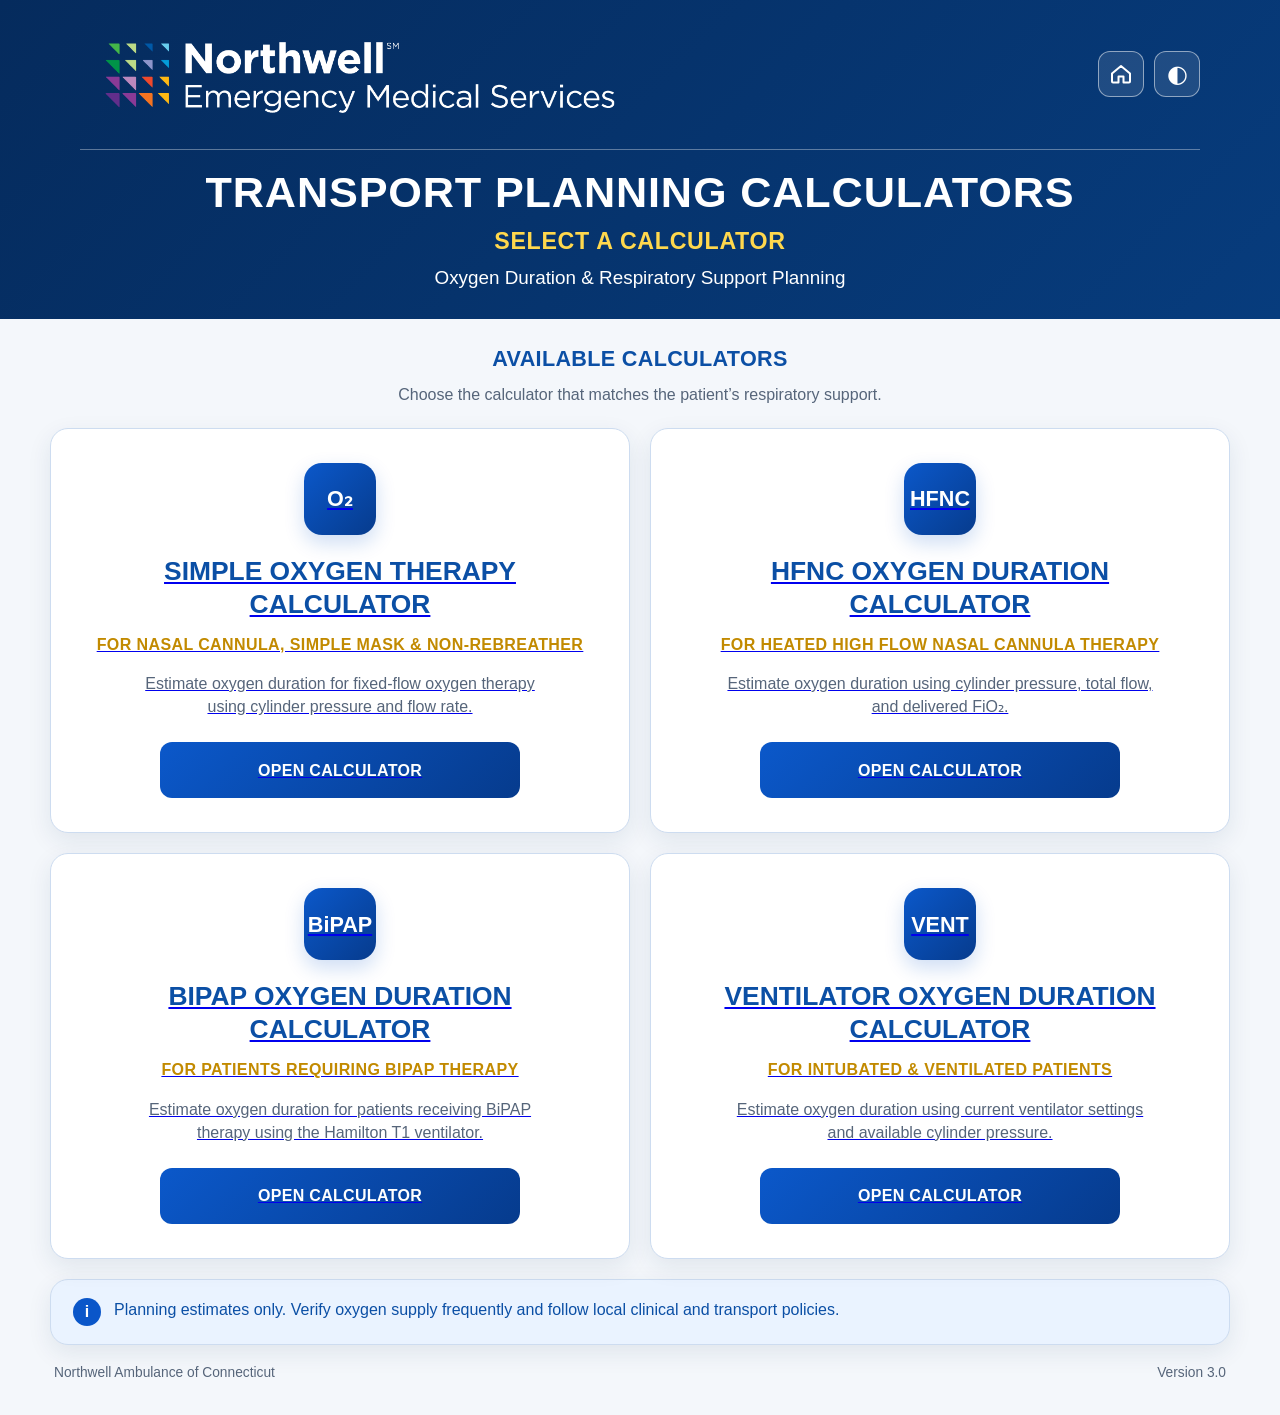
==== calculators.html @ 04313d5e "Update Landing Page" ====
<!doctype html>
<html lang="en">
<head>
  <meta charset="utf-8">
  <meta name="viewport" content="width=device-width, initial-scale=1, viewport-fit=cover">
  <meta name="theme-color" content="#062f63">
  <meta name="description" content="Transport-planning calculators for Northwell Ambulance of Connecticut.">
  <title>Transport Planning Calculators</title>
  <link rel="manifest" href="manifest.webmanifest">
  <link rel="icon" href="assets/icons/icon-192.png">
  <link rel="apple-touch-icon" href="assets/icons/icon-192.png">
  <link rel="stylesheet" href="styles.css?v=3.0">
</head>
<body>
  <header class="app-header resource-header">
    <div class="brand-wrap">
      <img class="brand-logo" src="assets/images/northwell-ems-logo-white.png" alt="Northwell Emergency Medical Services">
      <a class="icon-button home-link" href="index.html" aria-label="Return to home" title="Return to home">
        <svg viewBox="0 0 24 24" aria-hidden="true"><path d="M3 11.5 12 4l9 7.5v8a1 1 0 0 1-1 1h-5.5v-6h-5v6H4a1 1 0 0 1-1-1z" fill="none" stroke="currentColor" stroke-width="2" stroke-linejoin="round"/></svg>
      </a>
      <button id="themeToggle" class="icon-button" type="button" aria-label="Switch to dark mode" title="Toggle dark mode"><span class="theme-icon" aria-hidden="true">◐</span></button>
    </div>
    <div class="title-rule"></div>
    <h1>Transport Planning Calculators</h1>
    <p class="patient-type">Select a Calculator</p>
    <p class="subtitle">Oxygen Duration &amp; Respiratory Support Planning</p>
  </header>

  <main class="app-shell">
    <section class="intro" aria-labelledby="tools-heading">
      <h2 id="tools-heading">Available Calculators</h2>
      <p>Choose the calculator that matches the patient’s respiratory support.</p>
    </section>

    <section class="tools-grid" aria-label="Available calculators">
      <a class="tool-card" href="https://simple-oxygen-therapy-calculator.openemsresources.workers.dev" aria-label="Open Simple Oxygen Therapy Calculator">
        <div class="tool-icon" aria-hidden="true">O₂</div><div class="tool-content"><h2>Simple Oxygen Therapy Calculator</h2><p class="tool-subtitle">For Nasal Cannula, Simple Mask &amp; Non-Rebreather</p><p class="tool-description">Estimate oxygen duration for fixed-flow oxygen therapy using cylinder pressure and flow rate.</p><span class="launch-button">Open Calculator</span></div>
      </a>
      <a class="tool-card" href="https://hfnc-duration.openemsresources.workers.dev" aria-label="Open HFNC Oxygen Duration Calculator">
        <div class="tool-icon" aria-hidden="true">HFNC</div><div class="tool-content"><h2>HFNC Oxygen Duration Calculator</h2><p class="tool-subtitle">For Heated High Flow Nasal Cannula Therapy</p><p class="tool-description">Estimate oxygen duration using cylinder pressure, total flow, and delivered FiO₂.</p><span class="launch-button">Open Calculator</span></div>
      </a>
      <a class="tool-card no-icon" href="https://bipap-oxygen-calculator.openemsresources.workers.dev" aria-label="Open BiPAP Oxygen Duration Calculator">
        <div class="tool-icon" aria-hidden="true">BiPAP</div><div class="tool-content"><h2>BiPAP Oxygen Duration Calculator</h2><p class="tool-subtitle">For Patients Requiring BiPAP Therapy</p><p class="tool-description">Estimate oxygen duration for patients receiving BiPAP therapy using the Hamilton T1 ventilator.</p><span class="launch-button">Open Calculator</span></div>
      </a>
      <a class="tool-card" href="https://ventilator-oxygen-duration-calculator.openemsresources.workers.dev" aria-label="Open Ventilator Oxygen Duration Calculator">
        <div class="tool-icon" aria-hidden="true">VENT</div><div class="tool-content"><h2>Ventilator Oxygen Duration Calculator</h2><p class="tool-subtitle">For Intubated &amp; Ventilated Patients</p><p class="tool-description">Estimate oxygen duration using current ventilator settings and available cylinder pressure.</p><span class="launch-button">Open Calculator</span></div>
      </a>
    </section>

    <aside class="disclaimer"><span class="info-symbol" aria-hidden="true">i</span><p>Planning estimates only. Verify oxygen supply frequently and follow local clinical and transport policies.</p></aside>
    <footer><span>Northwell Ambulance of Connecticut</span><span>Version 3.0</span></footer>
  </main>
  <noscript><div class="noscript">JavaScript must be enabled to use the theme control.</div></noscript>
  <script src="app.js?v=3.0" defer></script>
</body>
</html>
---- styles.css ----
:root {
  color-scheme: light;
  --navy: #062f63;
  --navy-2: #0b4fa5;
  --blue: #0a56c9;
  --blue-soft: #eaf3ff;
  --page: #f4f7fb;
  --surface: #ffffff;
  --surface-2: #f8fbff;
  --text: #10233f;
  --muted: #56657a;
  --border: #cddcf0;
  --shadow: 0 8px 24px rgba(19, 52, 89, 0.09);
  --focus: #4f8ef7;
}

html[data-theme="dark"] {
  color-scheme: dark;
  --page: #081522;
  --surface: #102235;
  --surface-2: #142a40;
  --text: #edf5ff;
  --muted: #b8c7d9;
  --border: #31506f;
  --shadow: none;
  --blue-soft: #132f50;
}

* { box-sizing: border-box; }
html { -webkit-text-size-adjust: 100%; }
body {
  margin: 0;
  min-width: 320px;
  background: var(--page);
  color: var(--text);
  font-family: Inter, ui-sans-serif, -apple-system, BlinkMacSystemFont, "Segoe UI", Roboto, Helvetica, Arial, sans-serif;
  line-height: 1.45;
}
button, a { font: inherit; }

.app-header {
  background: linear-gradient(135deg, #052b5d 0%, #073c7d 100%);
  color: white;
  padding: max(18px, env(safe-area-inset-top)) clamp(18px, 4vw, 44px) 28px;
  text-align: center;
}
.brand-wrap {
  max-width: 1120px;
  margin: 0 auto;
  display: flex;
  align-items: center;
  gap: 14px;
  text-align: left;
  width: 100%;
}

.brand-wrap .icon-button {
  margin-left: auto;
  flex: 0 0 auto;
}

.brand-logo {
  display: block;
  width: clamp(290px, 48vw, 560px);
  max-width: calc(100% - 60px);
  height: auto;
  object-fit: contain;
  flex: 0 1 auto;
}
.brand-mark {
  display: grid;
  grid-template-columns: repeat(4, 10px);
  grid-template-rows: repeat(3, 10px);
  gap: 3px;
  flex: 0 0 auto;
}
.brand-mark span { clip-path: polygon(0 0, 100% 0, 100% 100%); }
.brand-mark span:nth-child(4n+1) { background:#73c044; }
.brand-mark span:nth-child(4n+2) { background:#61c5d7; }
.brand-mark span:nth-child(4n+3) { background:#8c6bb1; }
.brand-mark span:nth-child(4n+4) { background:#f59b32; }
.brand-text { flex: 1; }
.brand-main { font-size: clamp(1.55rem, 4vw, 2.35rem); font-weight: 750; line-height: 1; }
.brand-sub { margin-top: 5px; font-size: clamp(1rem, 2.4vw, 1.45rem); line-height: 1.15; }
.icon-button {
  width: 46px;
  height: 46px;
  border: 1px solid rgba(255,255,255,.5);
  border-radius: 12px;
  background: rgba(255,255,255,.1);
  color: white;
  cursor: pointer;
}
.icon-button:hover { background: rgba(255,255,255,.18); }
.theme-icon { font-size: 1.5rem; }
.title-rule {
  max-width: 1120px;
  margin: 18px auto;
  height: 1px;
  background: rgba(255,255,255,.35);
}
.app-header h1 {
  margin: 0;
  font-size: clamp(1.65rem, 4vw, 2.7rem);
  line-height: 1.15;
  text-transform: uppercase;
  letter-spacing: .02em;
}
.patient-type {
  margin: 8px 0 0;
  color: #ffd84d;
  font-size: clamp(1rem, 2.6vw, 1.45rem);
  font-weight: 800;
  text-transform: uppercase;
  letter-spacing: .03em;
}
.subtitle {
  margin: 5px 0 0;
  color: white;
  font-size: clamp(.95rem, 2.3vw, 1.18rem);
}

.app-shell {
  width: min(1180px, calc(100% - 28px));
  margin: 24px auto 32px;
}
.intro {
  text-align: center;
  margin: 4px auto 22px;
}
.intro h2 {
  margin: 0;
  color: var(--navy-2);
  text-transform: uppercase;
  letter-spacing: .015em;
  font-size: 1.35rem;
}
html[data-theme="dark"] .intro h2 { color: #7fb4ff; }
.intro p { margin: 8px 0 0; color: var(--muted); }

.tools-grid {
  display: grid;
  grid-template-columns: repeat(2, minmax(0, 1fr));
  gap: 20px;
}
.tool-card {
  display: flex;
  flex-direction: column;
  min-width: 0;
  min-height: 370px;
  background: var(--surface);
  border: 1px solid var(--border);
  border-radius: 18px;
  box-shadow: var(--shadow);
  padding: clamp(22px, 4vw, 34px);
  text-align: center;
}
.tool-card:hover { transform: translateY(-3px); border-color: var(--focus); box-shadow: 0 14px 32px rgba(19, 52, 89, 0.16); }
.tool-card:focus-visible { outline: 4px solid rgba(79,142,247,.4); outline-offset: 4px; }
.tool-icon {
  font-size: 1rem;
  line-height: 1.1;
  width: 72px;
  height: 72px;
  margin: 0 auto 20px;
  display: grid;
  place-items: center;
  border-radius: 18px;
  background: linear-gradient(135deg, #0b58ca, #063b8d);
  color: white;
  font-size: 1.35rem;
  font-weight: 900;
  box-shadow: 0 8px 20px rgba(10,86,201,.2);
}

.tool-content { display: flex; flex: 1; flex-direction: column; }
.tool-card h2 {
  margin: 0;
  color: var(--navy-2);
  font-size: clamp(1.25rem, 2.7vw, 1.65rem);
  line-height: 1.25;
  text-transform: uppercase;
}
html[data-theme="dark"] .tool-card h2 { color: #8ebeff; }
.tool-subtitle {
  margin: 12px 0 0;
  color: #c28a00;
  font-weight: 850;
  text-transform: uppercase;
  letter-spacing: .025em;
}
.tool-description {
  margin: 16px auto 24px;
  max-width: 430px;
  color: var(--muted);
}
.launch-button {
  display: inline-flex;
  align-items: center;
  justify-content: center;
  width: min(100%, 360px);
  min-height: 56px;
  margin: auto auto 0;
  border-radius: 12px;
  background: linear-gradient(135deg, #0b58ca, #063b8d);
  color: white;
  padding: 13px 22px;
  font-weight: 850;
  text-transform: uppercase;
  letter-spacing: .02em;
  transition: filter .15s ease, transform .15s ease;
}
.launch-button:hover { filter: brightness(1.08); transform: translateY(-1px); }
.launch-button:focus-visible, .icon-button:focus-visible { outline: 4px solid rgba(79,142,247,.4); outline-offset: 3px; }

.disclaimer {
  display: flex;
  align-items: flex-start;
  gap: 13px;
  margin-top: 20px;
  padding: 18px 22px;
  border: 1px solid var(--border);
  border-radius: 18px;
  background: var(--blue-soft);
  color: var(--navy-2);
  box-shadow: var(--shadow);
}
html[data-theme="dark"] .disclaimer { color: #bcd9ff; }
.disclaimer p { margin: 0; }
.info-symbol {
  width: 28px;
  height: 28px;
  flex: 0 0 auto;
  display: grid;
  place-items: center;
  border-radius: 50%;
  color: white;
  background: var(--blue);
  font-weight: 900;
}
footer {
  display: flex;
  justify-content: space-between;
  gap: 12px;
  padding: 18px 4px 0;
  color: var(--muted);
  font-size: .86rem;
}
.noscript { margin: 20px; padding: 16px; background: #fde8e7; color: #c5221f; }

@media (max-width: 760px) {
  .tools-grid { grid-template-columns: 1fr; }
  .tool-card { min-height: 330px; }
}
@media (max-width: 660px) {
  .app-shell { width: min(100% - 18px, 1180px); margin-top: 16px; }
  .brand-mark { grid-template-columns: repeat(4, 8px); grid-template-rows: repeat(3, 8px); }
  .icon-button { width: 42px; height: 42px; }
  footer { flex-direction: column; text-align: center; }
}
@media (prefers-reduced-motion: reduce) {
  *, *::before, *::after { scroll-behavior: auto !important; transition: none !important; }
}


/* Version 1.2: third calculator tile */
.tool-icon-placeholder {
  width: 72px;
  height: 72px;
  margin: 0 auto 20px;
}



/* Version 2.0: Clinical Reference Center */
.resource-feature {
  display: flex;
  justify-content: center;
  margin: 28px auto 0;
}
.resource-feature-card {
  width: min(760px, 100%);
  display: flex;
  align-items: center;
  gap: clamp(20px, 4vw, 36px);
  padding: clamp(24px, 4vw, 38px);
  border-radius: 20px;
  background: linear-gradient(135deg, #052b5d 0%, #0b58ca 100%);
  color: white;
  box-shadow: 0 12px 30px rgba(6,47,99,.2);
  text-align: left;
}
.resource-feature-card:hover { transform: translateY(-3px); filter: brightness(1.04); }
.resource-feature-card:focus-visible { outline: 4px solid rgba(79,142,247,.45); outline-offset: 4px; }
.resource-feature-icon { width: 96px; height: 96px; flex: 0 0 auto; display: grid; place-items: center; }
.resource-feature-icon svg { width: 100%; height: 100%; }
.resource-feature-content { flex: 1; }
.resource-feature-content h2 { margin: 0; font-size: clamp(1.5rem, 3vw, 2rem); text-transform: uppercase; }
.resource-feature-content p { margin: 10px 0 20px; color: rgba(255,255,255,.9); font-weight: 650; }
.resource-feature-card .launch-button { margin: 0; background: rgba(255,255,255,.16); border: 1px solid rgba(255,255,255,.45); }
.home-link { display: grid; place-items: center; text-decoration: none; }
.home-link svg { width: 24px; height: 24px; }
.resource-header .brand-wrap { gap: 10px; }
.resources-shell { max-width: 1120px; }
.library-summary {
  display: grid;
  grid-template-columns: 1fr minmax(260px, 360px);
  align-items: end;
  gap: 24px;
  margin-bottom: 26px;
  padding: 22px 24px;
  border: 1px solid var(--border);
  border-radius: 18px;
  background: var(--surface);
  box-shadow: var(--shadow);
}
.library-summary h2 { margin: 0; color: var(--navy-2); text-transform: uppercase; }
html[data-theme="dark"] .library-summary h2 { color: #8ebeff; }
.library-summary p { margin: 8px 0 0; color: var(--muted); }
.search-control span { display: block; margin-bottom: 7px; font-weight: 800; color: var(--text); }
.search-control input { width: 100%; min-height: 48px; padding: 10px 13px; border: 1px solid var(--border); border-radius: 12px; background: var(--surface-2); color: var(--text); font: inherit; }
.search-control input:focus { outline: 4px solid rgba(79,142,247,.25); border-color: var(--focus); }
.resource-category { margin: 26px 0 0; }
.category-heading { display: flex; align-items: center; gap: 15px; margin-bottom: 14px; }
.category-heading h2 { margin: 0; color: var(--navy-2); font-size: 1.35rem; text-transform: uppercase; }
html[data-theme="dark"] .category-heading h2 { color: #8ebeff; }
.category-heading p { margin: 4px 0 0; color: var(--muted); }
.category-icon {
  min-width: 62px; height: 52px; padding: 0 9px; display: grid; place-items: center;
  border-radius: 13px; background: linear-gradient(135deg,#0b58ca,#063b8d); color: white;
  font-size: .8rem; font-weight: 900; letter-spacing: .02em;
}
.resource-grid { display: grid; grid-template-columns: repeat(2,minmax(0,1fr)); gap: 18px; }
.resource-grid.single-resource { grid-template-columns: minmax(0, 1fr); }
.resource-grid.single-resource .resource-card { max-width: 760px; }
.resource-card {
  display: flex; flex-direction: column; padding: 24px; border: 1px solid var(--border); border-radius: 18px;
  background: var(--surface); box-shadow: var(--shadow);
}
.resource-card h3 { margin: 0; color: var(--navy-2); font-size: 1.2rem; line-height: 1.3; }
html[data-theme="dark"] .resource-card h3 { color: #8ebeff; }
.resource-card p { margin: 12px 0 22px; color: var(--muted); }
.resource-actions { display: grid; grid-template-columns: 1fr 1fr; gap: 12px; margin-top: auto; }
.resource-button { min-height: 48px; display: inline-flex; align-items: center; justify-content: center; padding: 11px 16px; border-radius: 11px; font-weight: 850; text-align: center; }
.resource-button.guide { background: var(--blue-soft); color: var(--navy-2); border: 1px solid var(--border); }
html[data-theme="dark"] .resource-button.guide { color: #cde1ff; }
.resource-button.video { background: linear-gradient(135deg,#0b58ca,#063b8d); color: white; }
.resource-button:hover { filter: brightness(1.06); transform: translateY(-1px); }
.no-results { padding: 22px; text-align: center; border: 1px solid var(--border); border-radius: 16px; background: var(--surface); color: var(--muted); }
[hidden] { display: none !important; }
@media (max-width: 760px) {
  .resource-feature-card { flex-direction: column; text-align: center; }
  .resource-feature-card .launch-button { margin: 0 auto; }
  .resource-feature-icon { width: 78px; height: 78px; }
  .library-summary { grid-template-columns: 1fr; align-items: stretch; }
  .resource-grid { grid-template-columns: 1fr; }
}
@media (max-width: 520px) {
  .resource-actions { grid-template-columns: 1fr; }
  .category-heading { align-items: flex-start; }
}

/* Version 2.1: standardized category badges and resource equipment images */
.category-heading {
  padding-bottom: 10px;
  border-bottom: 3px solid var(--navy-2);
}
.category-icon {
  width: 132px;
  min-width: 132px;
  height: 64px;
  padding: 7px 10px;
  display: flex;
  flex-direction: column;
  align-items: center;
  justify-content: center;
  text-align: center;
  line-height: 1.03;
  font-size: .72rem;
  text-transform: uppercase;
}
.category-icon span { display: block; }
.resource-card-body {
  display: grid;
  grid-template-columns: 118px minmax(0, 1fr);
  gap: 18px;
  align-items: center;
  margin-bottom: 18px;
}
.resource-copy { min-width: 0; }
.resource-copy p { margin-bottom: 0; }
.resource-image {
  width: 118px;
  height: 104px;
  object-fit: contain;
  object-position: center;
  display: block;
}
.invasive-category .category-icon {
  background: linear-gradient(135deg, #dc2626, #991b1b);
}
.invasive-category .category-heading {
  border-bottom-color: #c5221f;
}
.invasive-category .category-heading h2 {
  color: #c5221f;
}
html[data-theme="dark"] .invasive-category .category-heading h2 {
  color: #ff7a73;
}
@media (max-width: 620px) {
  .category-icon { width: 112px; min-width: 112px; height: 60px; font-size: .64rem; }
  .resource-card-body { grid-template-columns: 92px minmax(0, 1fr); gap: 14px; }
  .resource-image { width: 92px; height: 86px; }
}
@media (max-width: 430px) {
  .resource-card-body { grid-template-columns: 1fr; text-align: center; }
  .resource-image { width: 130px; height: 100px; margin: 0 auto; }
}

/* Version 2.3: category color identity and terminology updates */
.niv-category .category-icon {
  background: linear-gradient(135deg, #0f9b8e, #087f75);
}
.niv-category .category-heading {
  border-bottom-color: #0f8f83;
}
.niv-category .category-heading h2 {
  color: #0f8f83;
}
html[data-theme="dark"] .niv-category .category-heading h2 {
  color: #5eead4;
}
.hfnc-category .category-icon {
  background: linear-gradient(135deg, #7c3aed, #5b21b6);
}
.hfnc-category .category-heading {
  border-bottom-color: #6d28d9;
}
.hfnc-category .category-heading h2 {
  color: #6d28d9;
}
html[data-theme="dark"] .hfnc-category .category-heading h2 {
  color: #c4b5fd;
}

/* HFNC badge uses full terminology rather than an abbreviation. */
.hfnc-category .category-icon { font-size: .66rem; }
@media (max-width: 620px) { .hfnc-category .category-icon { font-size: .58rem; } }


/* Keep all resource-header action buttons grouped in the upper-right corner. */
.resource-header .brand-wrap .icon-button {
  margin-left: 0;
}
.resource-header .brand-wrap .home-link {
  margin-left: auto;
}


/* Version 3.0: interactive Medication Reference entry */
.medication-category .category-icon { background: linear-gradient(135deg,#e0aa00,#a87500); color:#fff; }
.medication-category .category-heading { border-bottom-color:#c28a00; }
.medication-category .category-heading h2 { color:#9a6b00; }
html[data-theme="dark"] .medication-category .category-heading h2 { color:#ffd84d; }
.medication-resource-card { }
html[data-theme="dark"] .medication-resource-card { }
.medication-symbol { width:118px; height:104px; display:grid; place-items:center; background:transparent; border-radius:0; box-shadow:none; overflow:visible; }
.medication-symbol img { width:100%; height:100%; object-fit:contain; display:block; }
.resource-actions.single-action { grid-template-columns:1fr; }
.resource-button.medication-open { background:linear-gradient(135deg,#e0aa00,#a87500); color:white; border:1px solid #a87500; text-transform:uppercase; letter-spacing:.02em; }
@media (max-width:620px) { .medication-symbol { width:92px; height:86px; } }
@media (max-width:430px) { .medication-symbol { width:130px; height:100px; margin:0 auto; } }

/* Two-section home portal */
.home-shell { max-width: 980px; }
.portal-grid {
  display: grid;
  grid-template-columns: repeat(2, minmax(0, 1fr));
  gap: 22px;
}
.portal-card {
  min-width: 0;
  min-height: 390px;
  display: flex;
  flex-direction: column;
  align-items: center;
  padding: clamp(26px, 4vw, 40px);
  border: 1px solid var(--border);
  border-radius: 20px;
  background: var(--surface);
  box-shadow: var(--shadow);
  text-align: center;
  color: var(--text);
  text-decoration: none;
  transition: transform .15s ease, border-color .15s ease, box-shadow .15s ease;
}
.portal-card:hover { transform: translateY(-3px); border-color: var(--focus); box-shadow: 0 14px 32px rgba(19,52,89,.16); }
.portal-card:focus-visible { outline: 4px solid rgba(79,142,247,.4); outline-offset: 4px; }
.portal-icon {
  width: 100px;
  height: 100px;
  margin: 0 auto 24px;
  display: grid;
  place-items: center;
  border-radius: 24px;
  background: linear-gradient(135deg, #0b58ca, #063b8d);
  color: white;
  box-shadow: 0 8px 20px rgba(10,86,201,.2);
}
.portal-icon svg { width: 66px; height: 66px; }
.portal-content { display: flex; flex: 1; flex-direction: column; width: 100%; }
.portal-content h2 { margin: 0; color: var(--navy-2); font-size: clamp(1.45rem, 3vw, 1.9rem); text-transform: uppercase; line-height: 1.2; }
html[data-theme="dark"] .portal-content h2 { color: #8ebeff; }
.portal-content p { max-width: 380px; margin: 16px auto 26px; color: var(--muted); }
.portal-content .launch-button { margin-top: auto; }
@media (max-width: 760px) {
  .portal-grid { grid-template-columns: 1fr; gap: 16px; }
  .portal-card { min-height: 0; padding: 24px 20px; }
  .portal-icon { width: 82px; height: 82px; margin-bottom: 18px; border-radius: 20px; }
  .portal-icon svg { width: 54px; height: 54px; }
  .portal-content p { margin: 12px auto 20px; }
}
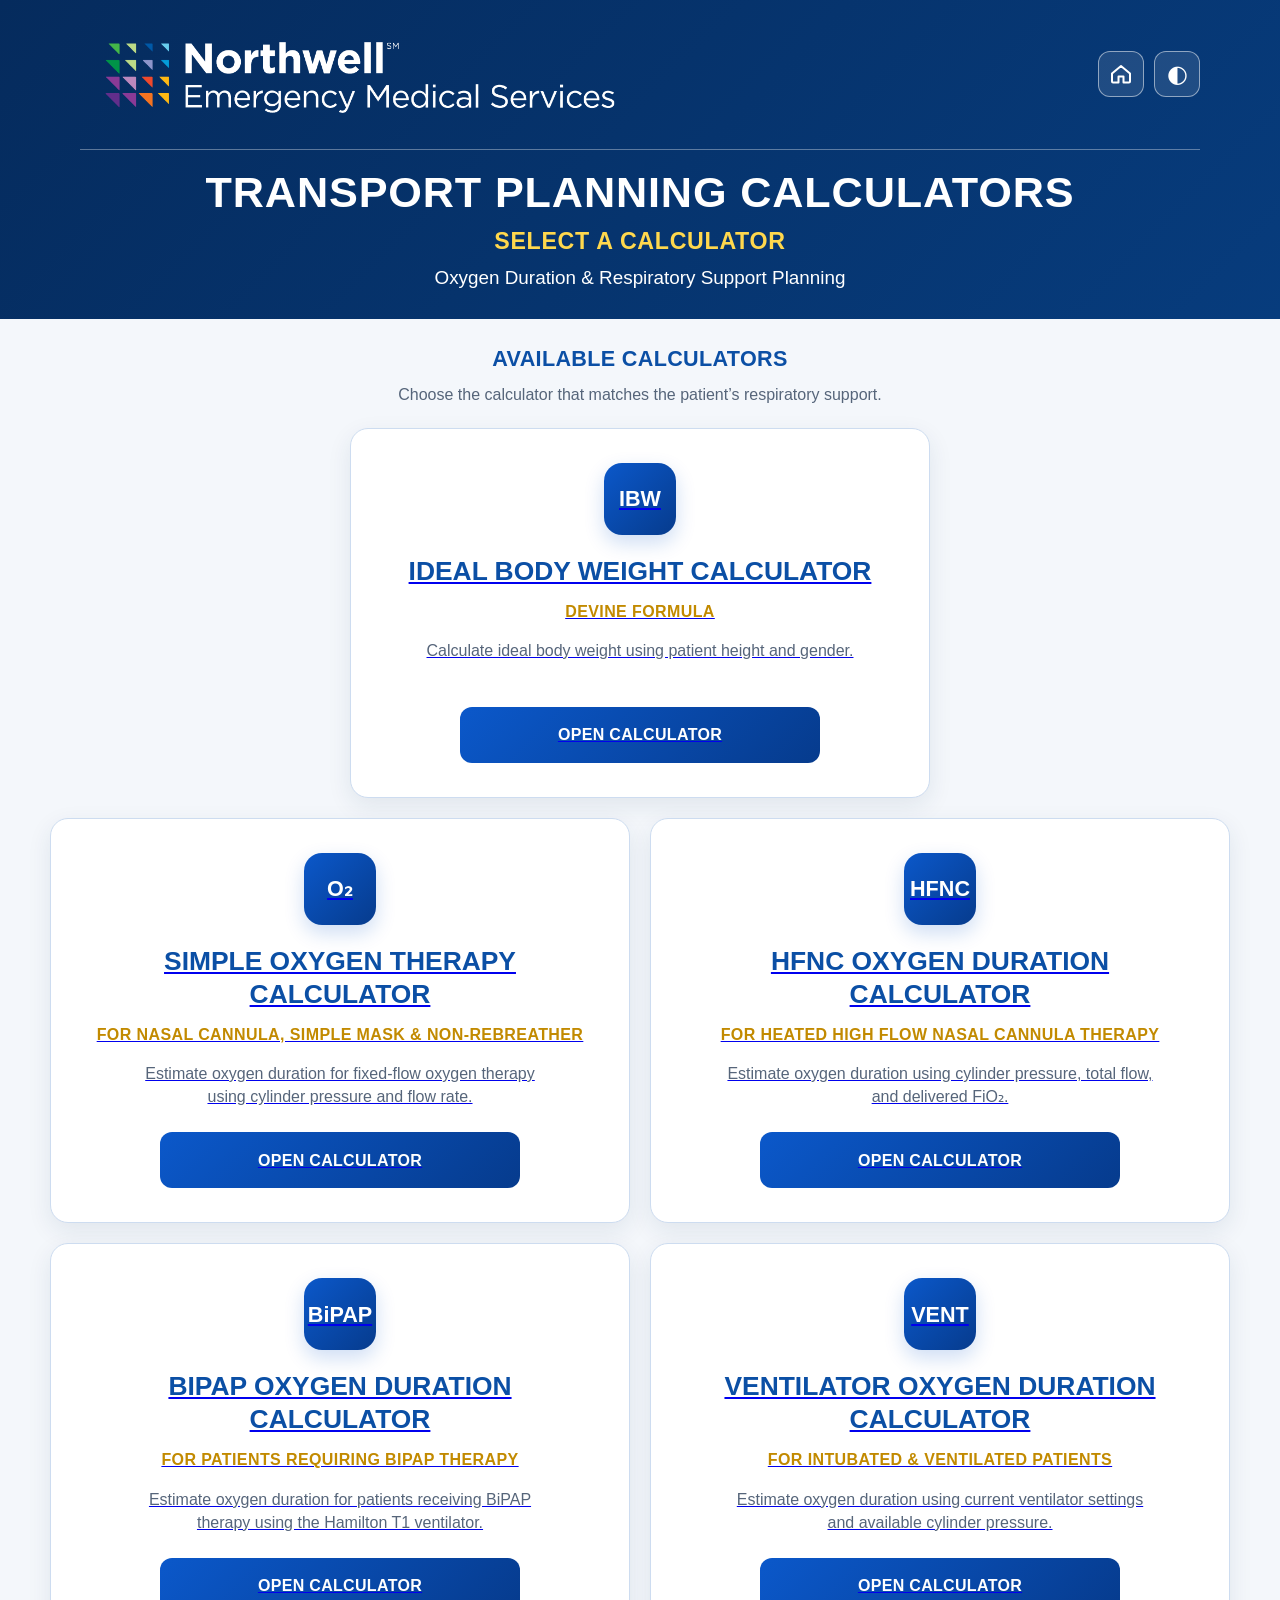
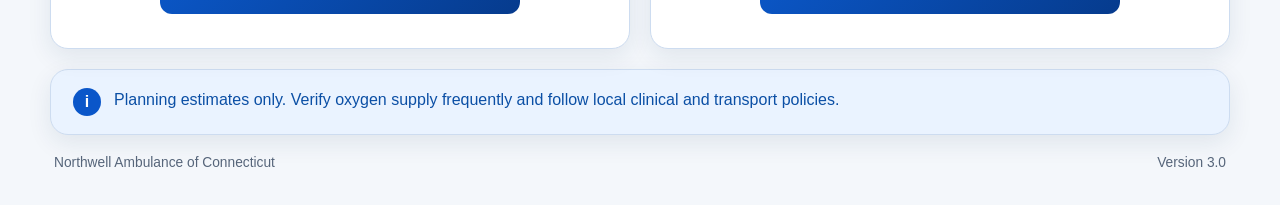
==== commit 580b8bc0: "Add IBW" ====
--- a/calculators.html
+++ b/calculators.html
@@ -33,6 +33,9 @@
     </section>
 
     <section class="tools-grid" aria-label="Available calculators">
+      <a class="tool-card featured-calculator" href="https://ibw-calculator.openemsresources.workers.dev" aria-label="Open Ideal Body Weight Calculator">
+        <div class="tool-icon" aria-hidden="true">IBW</div><div class="tool-content"><h2>Ideal Body Weight Calculator</h2><p class="tool-subtitle">Devine Formula</p><p class="tool-description">Calculate ideal body weight using patient height and gender.</p><span class="launch-button">Open Calculator</span></div>
+      </a>
       <a class="tool-card" href="https://simple-oxygen-therapy-calculator.openemsresources.workers.dev" aria-label="Open Simple Oxygen Therapy Calculator">
         <div class="tool-icon" aria-hidden="true">O₂</div><div class="tool-content"><h2>Simple Oxygen Therapy Calculator</h2><p class="tool-subtitle">For Nasal Cannula, Simple Mask &amp; Non-Rebreather</p><p class="tool-description">Estimate oxygen duration for fixed-flow oxygen therapy using cylinder pressure and flow rate.</p><span class="launch-button">Open Calculator</span></div>
       </a>
--- a/styles.css
+++ b/styles.css
@@ -143,6 +143,13 @@
   grid-template-columns: repeat(2, minmax(0, 1fr));
   gap: 20px;
 }
+/* Featured general calculator: centered above the respiratory calculator grid. */
+.featured-calculator {
+  grid-column: 1 / -1;
+  width: calc((100% - 20px) / 2);
+  justify-self: center;
+}
+
 .tool-card {
   display: flex;
   flex-direction: column;
@@ -250,6 +257,7 @@
 
 @media (max-width: 760px) {
   .tools-grid { grid-template-columns: 1fr; }
+  .featured-calculator { grid-column: auto; width: 100%; }
   .tool-card { min-height: 330px; }
 }
 @media (max-width: 660px) {
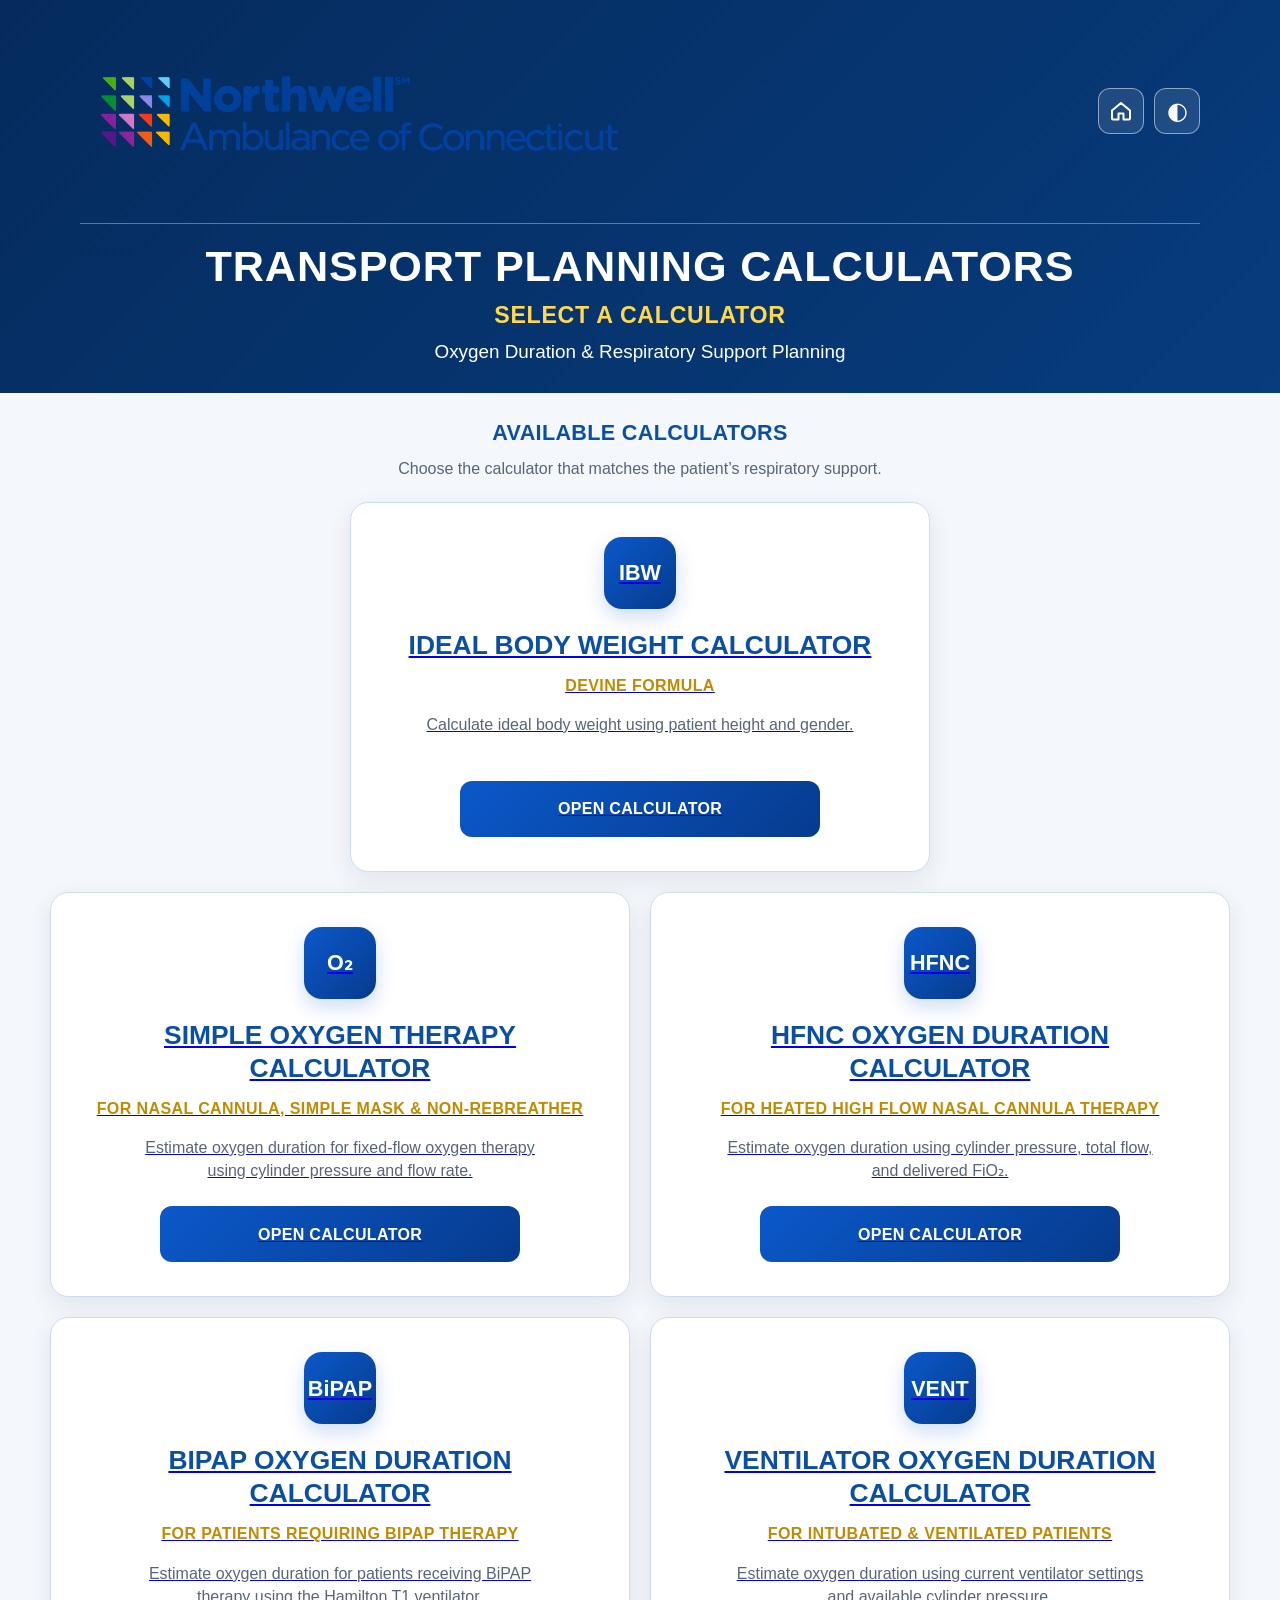
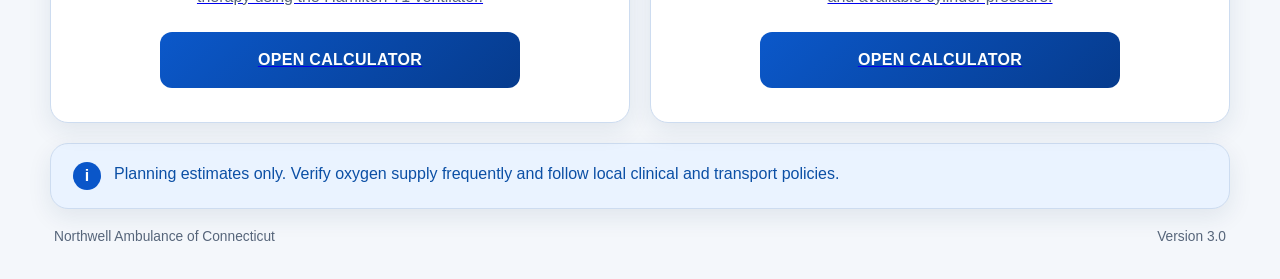
==== commit 1ef8e7eb: "Logo Update" ====
--- a/calculators.html
+++ b/calculators.html
@@ -14,7 +14,7 @@
 <body>
   <header class="app-header resource-header">
     <div class="brand-wrap">
-      <img class="brand-logo" src="assets/images/northwell-ems-logo-white.png" alt="Northwell Emergency Medical Services">
+      <img class="brand-logo" src="assets/images/northwell-ambulance-connecticut-logo.png" alt="Northwell Ambulance of Connecticut">
       <a class="icon-button home-link" href="index.html" aria-label="Return to home" title="Return to home">
         <svg viewBox="0 0 24 24" aria-hidden="true"><path d="M3 11.5 12 4l9 7.5v8a1 1 0 0 1-1 1h-5.5v-6h-5v6H4a1 1 0 0 1-1-1z" fill="none" stroke="currentColor" stroke-width="2" stroke-linejoin="round"/></svg>
       </a>
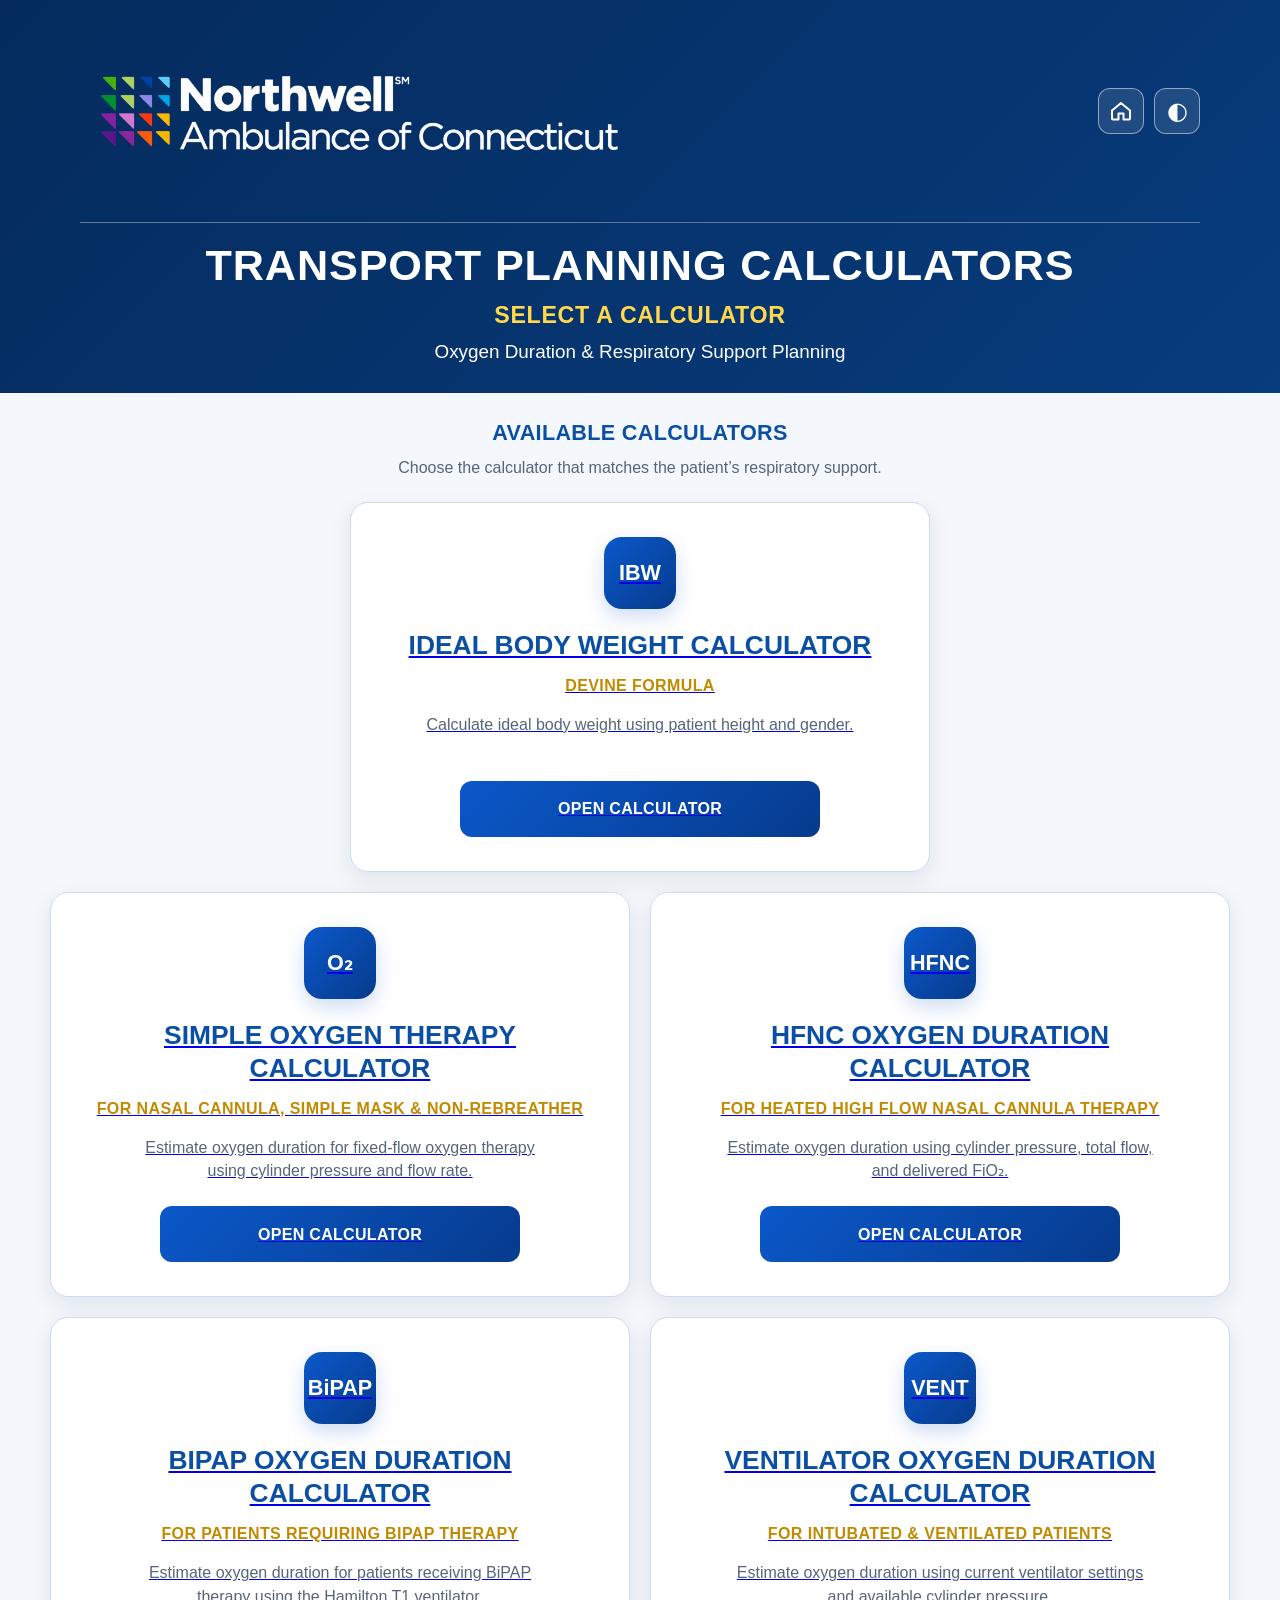
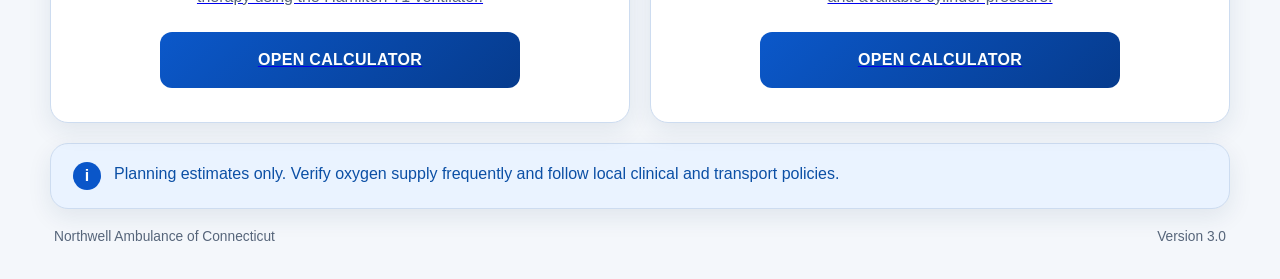
==== commit e8caa957: "Logo Update" ====
--- a/calculators.html
+++ b/calculators.html
@@ -14,7 +14,7 @@
 <body>
   <header class="app-header resource-header">
     <div class="brand-wrap">
-      <img class="brand-logo" src="assets/images/northwell-ambulance-connecticut-logo.png" alt="Northwell Ambulance of Connecticut">
+      <img class="brand-logo" src="assets/images/northwell-ambulance-connecticut-white-v2.png" alt="Northwell Ambulance of Connecticut">
       <a class="icon-button home-link" href="index.html" aria-label="Return to home" title="Return to home">
         <svg viewBox="0 0 24 24" aria-hidden="true"><path d="M3 11.5 12 4l9 7.5v8a1 1 0 0 1-1 1h-5.5v-6h-5v6H4a1 1 0 0 1-1-1z" fill="none" stroke="currentColor" stroke-width="2" stroke-linejoin="round"/></svg>
       </a>
